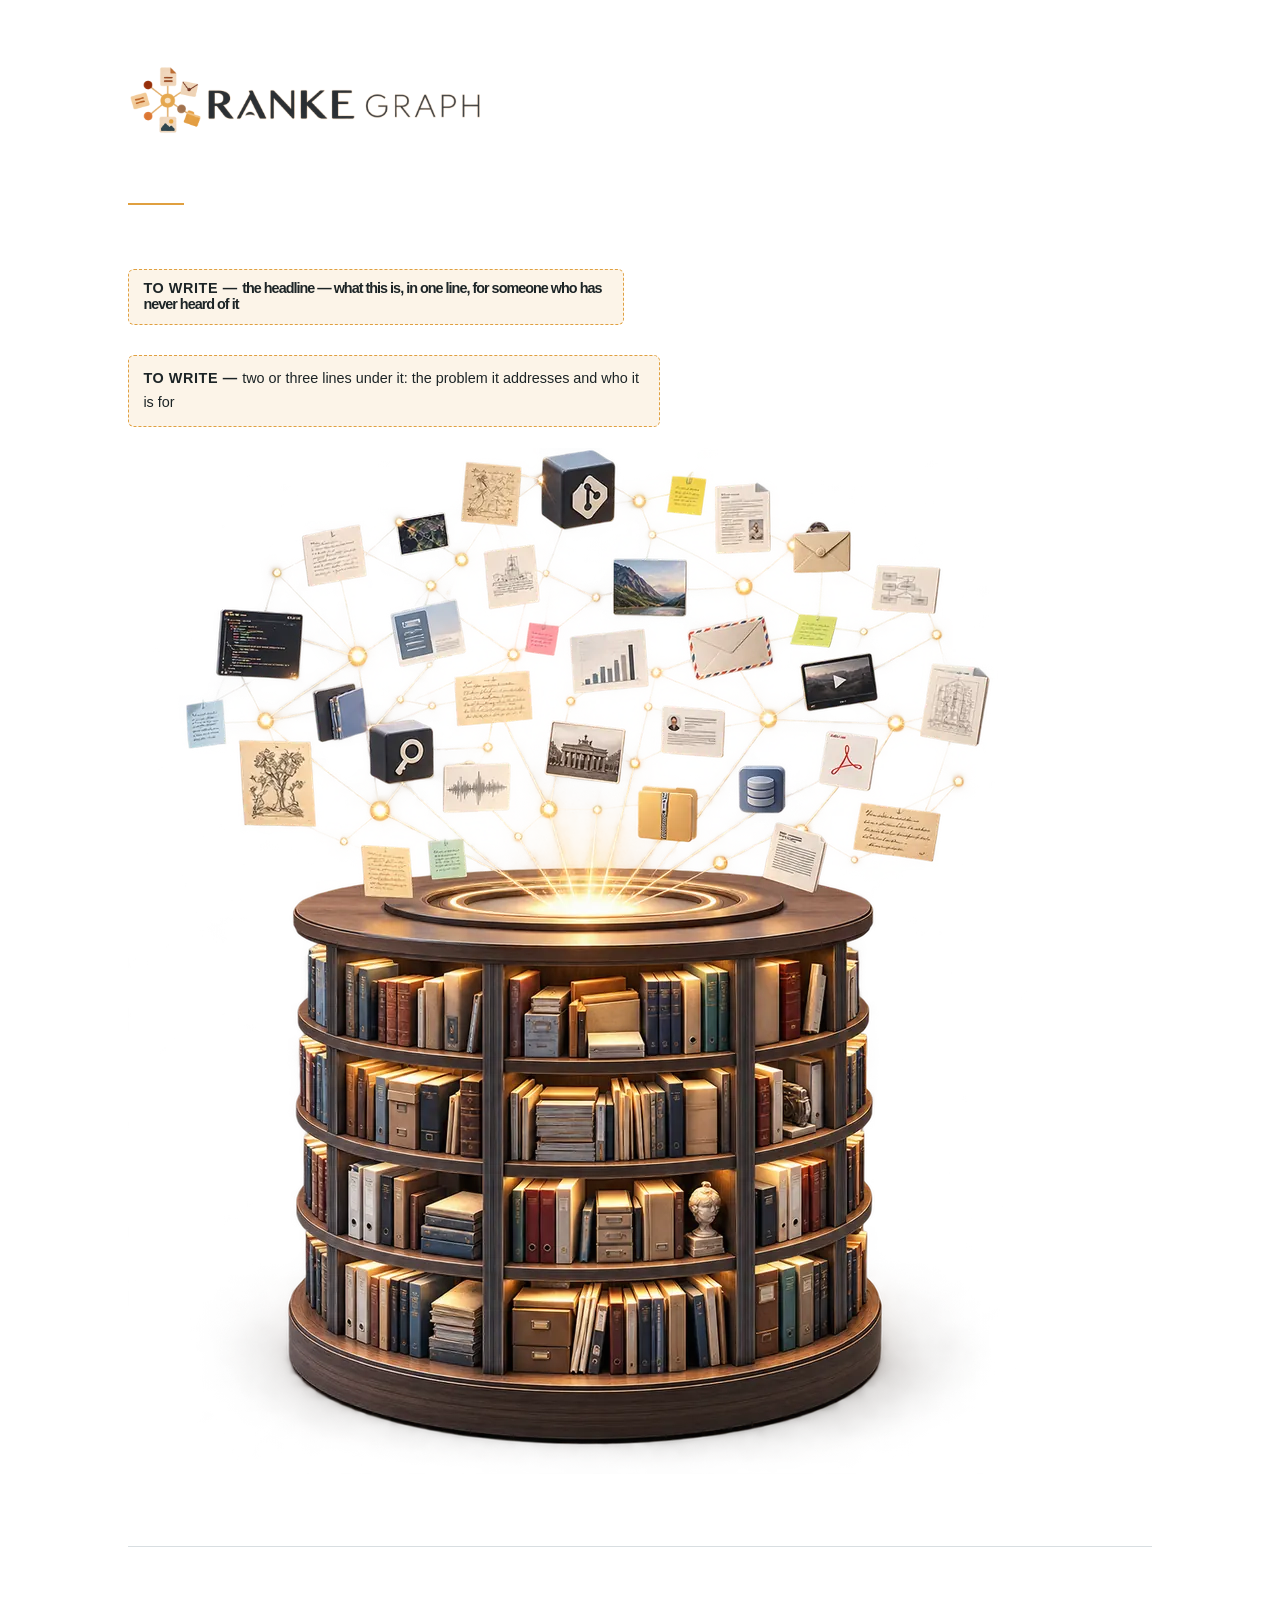
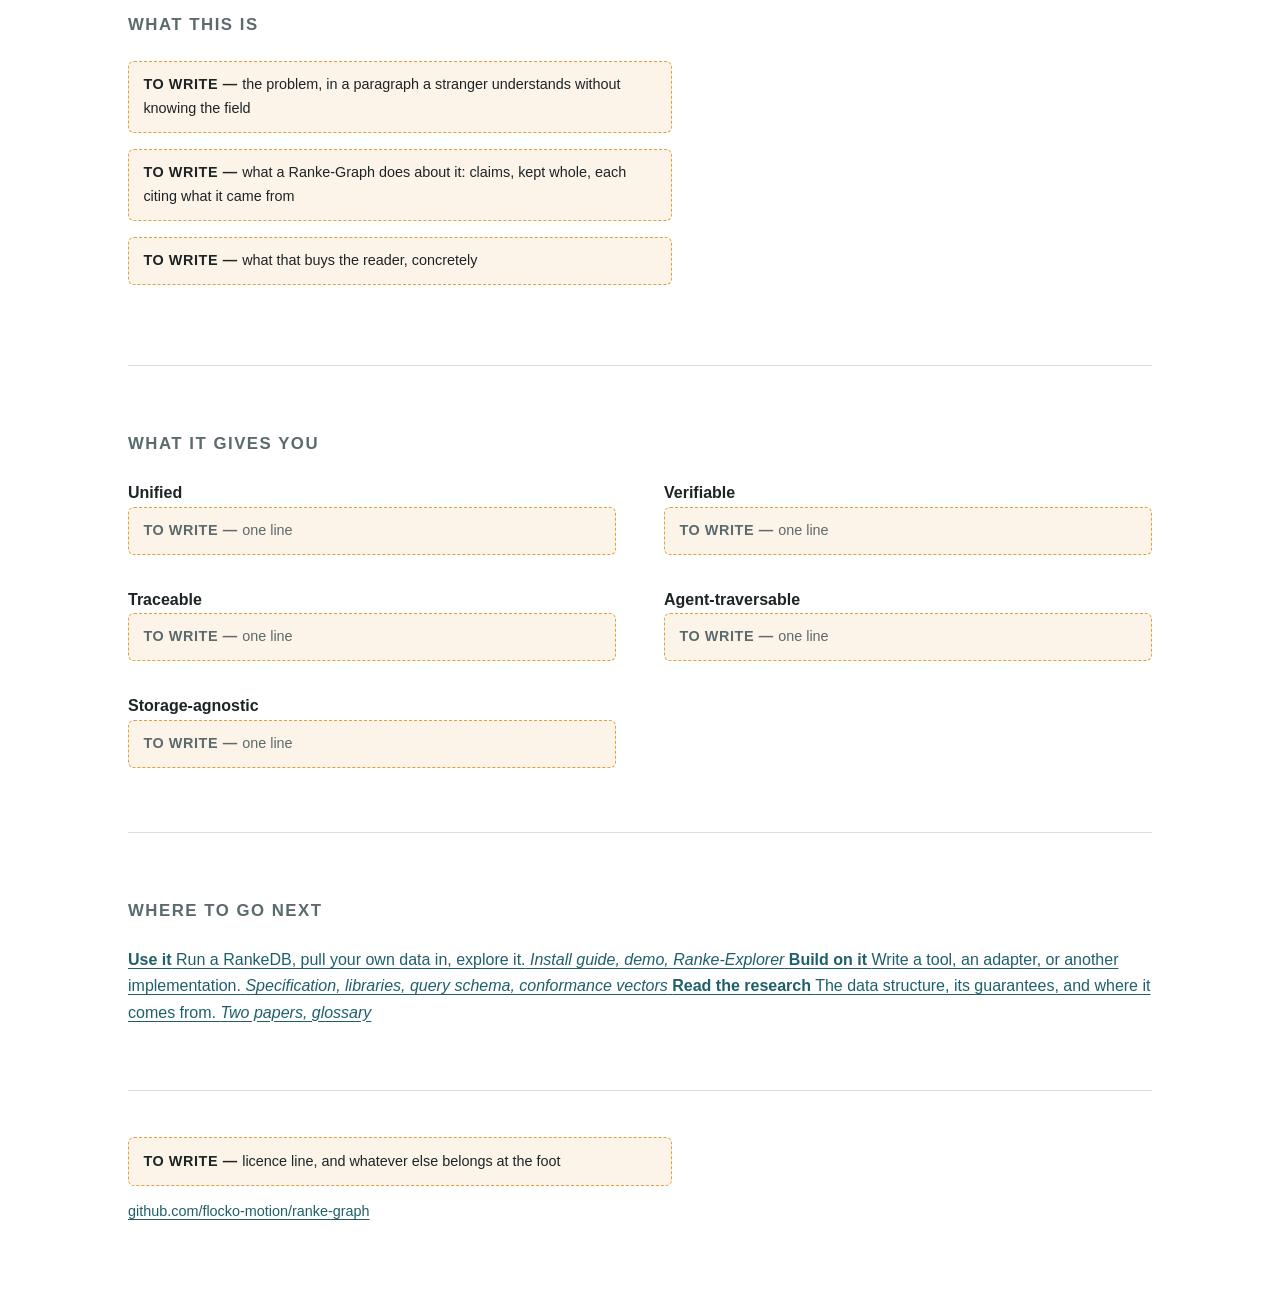
==== website/index.html @ 94971b8c "doc: drafting website" ====
<!doctype html>
<html lang="en">
<head>
<meta charset="utf-8">
<meta name="viewport" content="width=device-width, initial-scale=1">
<title>Ranke-Graph</title>
<meta name="description" content="TO WRITE — one sentence, used by search engines and link previews.">
<link rel="stylesheet" href="style.css">
</head>
<body>
<div class="page">

<header>
	<img class="wordmark" src="../assets/logo.png" alt="Ranke-Graph">
</header>

<main>

<section class="hero">
	<div>
		<h1><span class="todo">the headline — what this is, in one line, for someone who has never heard of it</span></h1>
		<p class="lead"><span class="todo">two or three lines under it: the problem it addresses and who it is for</span></p>
	</div>
	<img class="illustration" src="../assets/hero.webp" width="900" height="1026" alt="">
</section>

<section>
	<h2>What this is</h2>
	<p><span class="todo">the problem, in a paragraph a stranger understands without knowing the field</span></p>
	<p><span class="todo">what a Ranke-Graph does about it: claims, kept whole, each citing what it came from</span></p>
	<p><span class="todo">what that buys the reader, concretely</span></p>
</section>

<section>
	<h2>What it gives you</h2>
	<ul class="props">
		<li><b>Unified</b> <span class="todo">one line</span></li>
		<li><b>Verifiable</b> <span class="todo">one line</span></li>
		<li><b>Traceable</b> <span class="todo">one line</span></li>
		<li><b>Agent-traversable</b> <span class="todo">one line</span></li>
		<li><b>Storage-agnostic</b> <span class="todo">one line</span></li>
	</ul>
</section>

<section>
	<h2>Where to go next</h2>
	<div class="paths">
		<a class="path" href="use.html">
			<b>Use it</b>
			<span>Run a RankeDB, pull your own data in, explore it.</span>
			<em>Install guide, demo, Ranke-Explorer</em>
		</a>
		<a class="path" href="build.html">
			<b>Build on it</b>
			<span>Write a tool, an adapter, or another implementation.</span>
			<em>Specification, libraries, query schema, conformance vectors</em>
		</a>
		<a class="path" href="papers.html">
			<b>Read the research</b>
			<span>The data structure, its guarantees, and where it comes from.</span>
			<em>Two papers, glossary</em>
		</a>
	</div>
</section>

</main>

<footer>
	<p><span class="todo">licence line, and whatever else belongs at the foot</span></p>
	<p><a href="https://github.com/flocko-motion/ranke-graph">github.com/flocko-motion/ranke-graph</a></p>
</footer>

</div>
</body>
</html>
---- website/style.css ----
/* Ranke-Graph — landing page.
   No framework, no build, no JavaScript.

   A modern surface with archival warmth in the accents: the ground is
   near-white and the hairlines are cool grey, while the amber and teal
   sampled from the logo appear only where the eye lands. */

:root {
	/* sampled from the logo */
	--ink:        #203030;
	--amber:      #e0a040;
	--terracotta: #b5462a;
	--teal:       #2d5c66;

	color-scheme: light;   /* the page is light, not light-by-default */

	--bg:      #ffffff;
	--surface: #fbfcfc;
	--text:    #1c2426;
	--muted:   #5b6a6c;
	--rule:    #d8dee1;
	--accent:  #1f5f6b;   /* the logo's teal, deepened to carry links */

	--measure: 34rem;      /* comfortable reading width */
	--page:    64rem;      /* outer container */
	--gap:     clamp(2rem, 5vw, 4rem);
}

/* The page is light for every reader: the logo is drawn for a bright ground,
   and the palette is built around it. A dark variant would mean a second set
   of tokens here and a logo that reads on both. */


*, *::before, *::after { box-sizing: border-box; }

html { scroll-behavior: smooth; }

body {
	margin: 0;
	padding: 0 clamp(1rem, 4vw, 2.5rem);
	background: var(--bg);
	color: var(--text);
	font: 16px/1.65 -apple-system, BlinkMacSystemFont, "Segoe UI", Roboto,
	      "Helvetica Neue", Arial, sans-serif;
	-webkit-font-smoothing: antialiased;
}

.page { max-width: var(--page); margin: 0 auto; }

/* ── header ─────────────────────────────────────────────────────────── */

header { padding: var(--gap) 0 0; }
header img { width: min(22rem, 70%); height: auto; display: block; }

/* One warm line on a cool page: the whole archival note, stated once. */
header::after {
	content: "";
	display: block;
	width: 3.5rem;
	height: 2px;
	background: var(--amber);
	margin-top: var(--gap);
}

/* ── typography ─────────────────────────────────────────────────────── */

h1 {
	font-size: clamp(2rem, 5vw, 3.1rem);
	line-height: 1.1;
	letter-spacing: -0.02em;
	margin: 0 0 0.6em;
	max-width: 18ch;
}

h2 {
	font-size: 1.05rem;
	letter-spacing: 0.09em;
	text-transform: uppercase;
	color: var(--muted);
	font-weight: 600;
	margin: 0 0 1.4rem;
}

h3 { font-size: 1.15rem; margin: 0 0 0.35rem; }

p { max-width: var(--measure); }

.lead { font-size: clamp(1.05rem, 2vw, 1.3rem); color: var(--muted); max-width: 46ch; }

a { color: var(--accent); text-underline-offset: 0.18em; }
a:hover { text-decoration-thickness: 2px; }

section { padding: var(--gap) 0; border-top: 1px solid var(--rule); }
section:first-of-type { border-top: 0; }

/* ── the property list ──────────────────────────────────────────────── */

.props { list-style: none; padding: 0; margin: 0; display: grid; gap: 1.6rem; }
@media (min-width: 44rem) { .props { grid-template-columns: 1fr 1fr; gap: 2rem 3rem; } }

.props b { display: block; color: var(--text); }
.props span { color: var(--muted); }

/* ── cards ──────────────────────────────────────────────────────────── */

.cards { display: grid; gap: 1.25rem; }
@media (min-width: 44rem) { .cards { grid-template-columns: 1fr 1fr; } }

.card {
	background: var(--surface);
	border: 1px solid var(--rule);
	border-radius: 10px;
	padding: 1.4rem 1.5rem;
}
.card p { margin: 0.4rem 0 0.9rem; color: var(--muted); font-size: 0.95rem; }
.card .meta { font-size: 0.8rem; letter-spacing: 0.06em; text-transform: uppercase; color: var(--muted); }

/* ── plain link lists ───────────────────────────────────────────────── */

.rows { display: grid; gap: 0.9rem; margin: 0; padding: 0; }
.rows > div { display: grid; gap: 0.15rem; }
.rows .what { color: var(--muted); font-size: 0.95rem; max-width: var(--measure); }

/* ── footer ─────────────────────────────────────────────────────────── */

footer {
	border-top: 1px solid var(--rule);
	padding: 2rem 0 4rem;
	color: var(--muted);
	font-size: 0.9rem;
}

/* ── scaffolding: anything unwritten shouts ─────────────────────────── */

.todo {
	display: block;
	border: 1px dashed var(--amber);
	background: color-mix(in srgb, var(--amber) 12%, transparent);
	color: var(--text);
	padding: 0.7rem 0.9rem;
	border-radius: 6px;
	font-size: 0.9rem;
	max-width: var(--measure);
}
.todo::before { content: "TO WRITE — "; font-weight: 700; letter-spacing: 0.04em; }
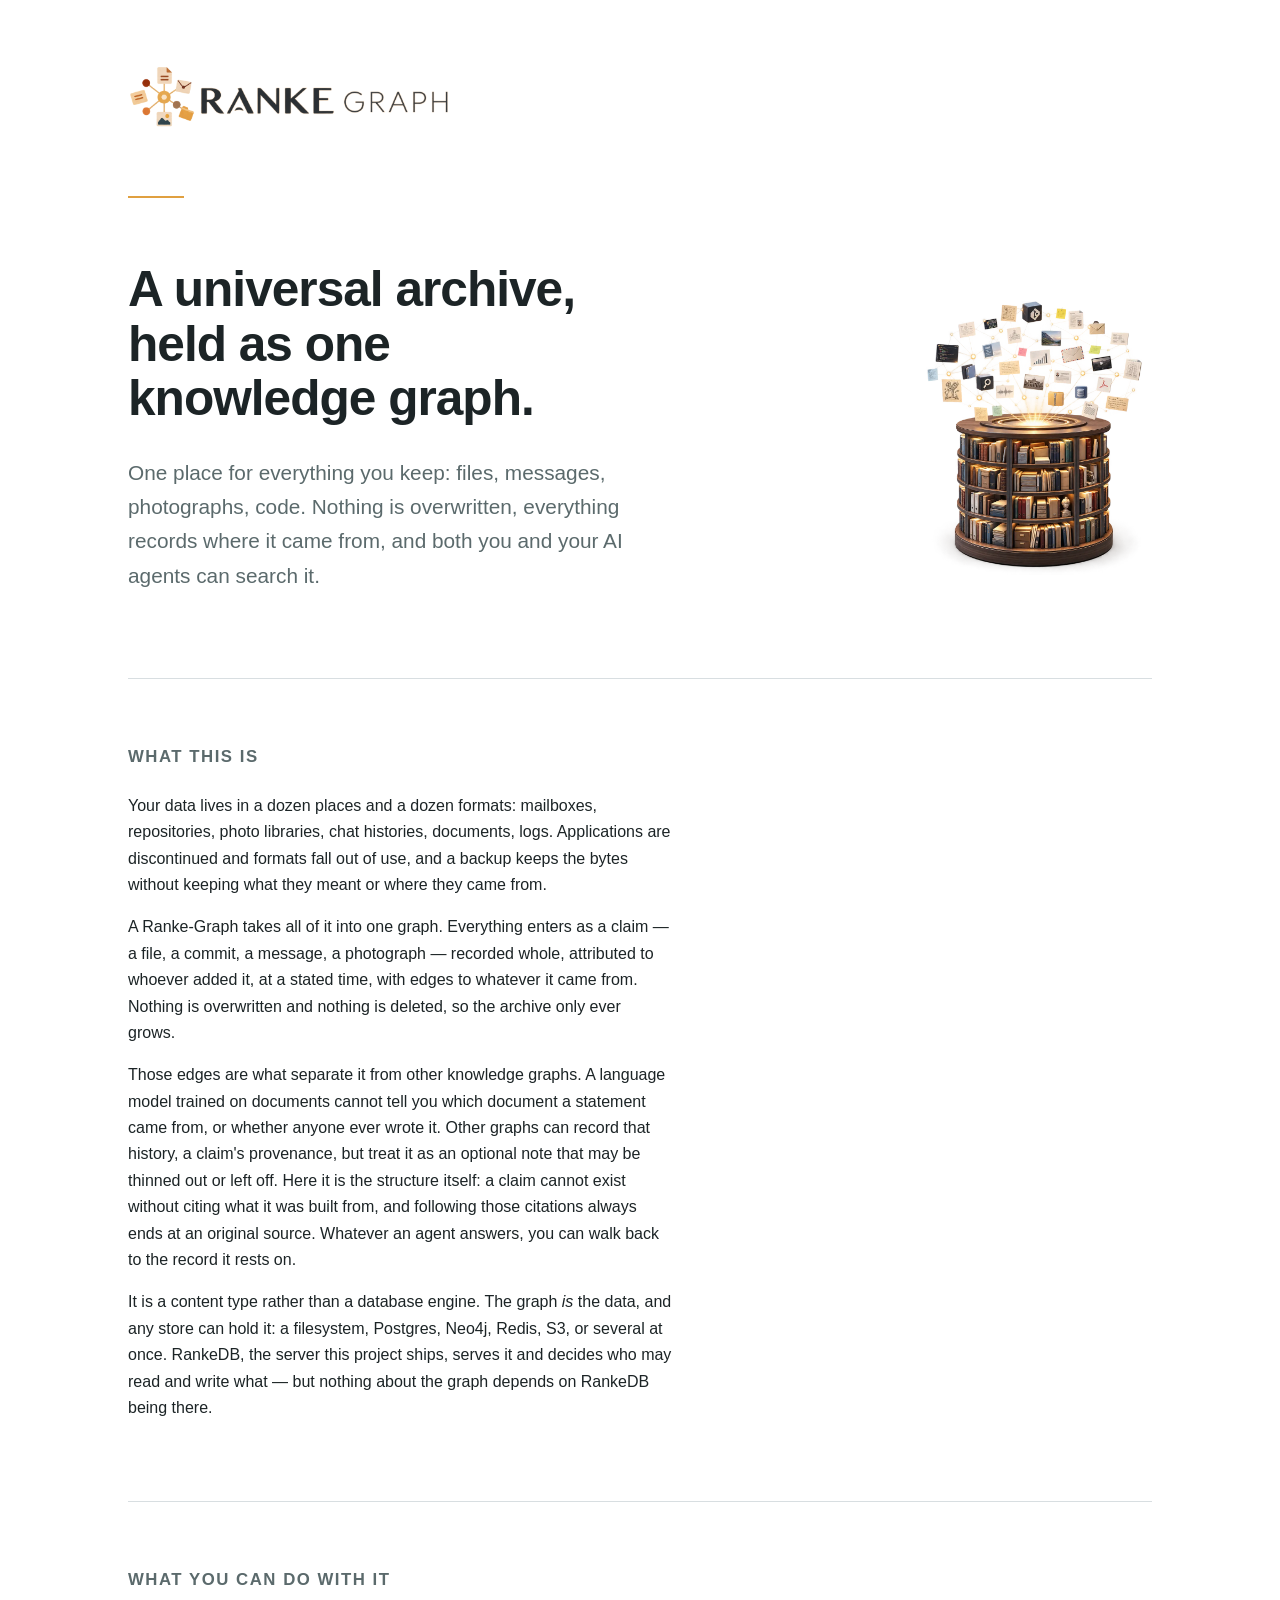
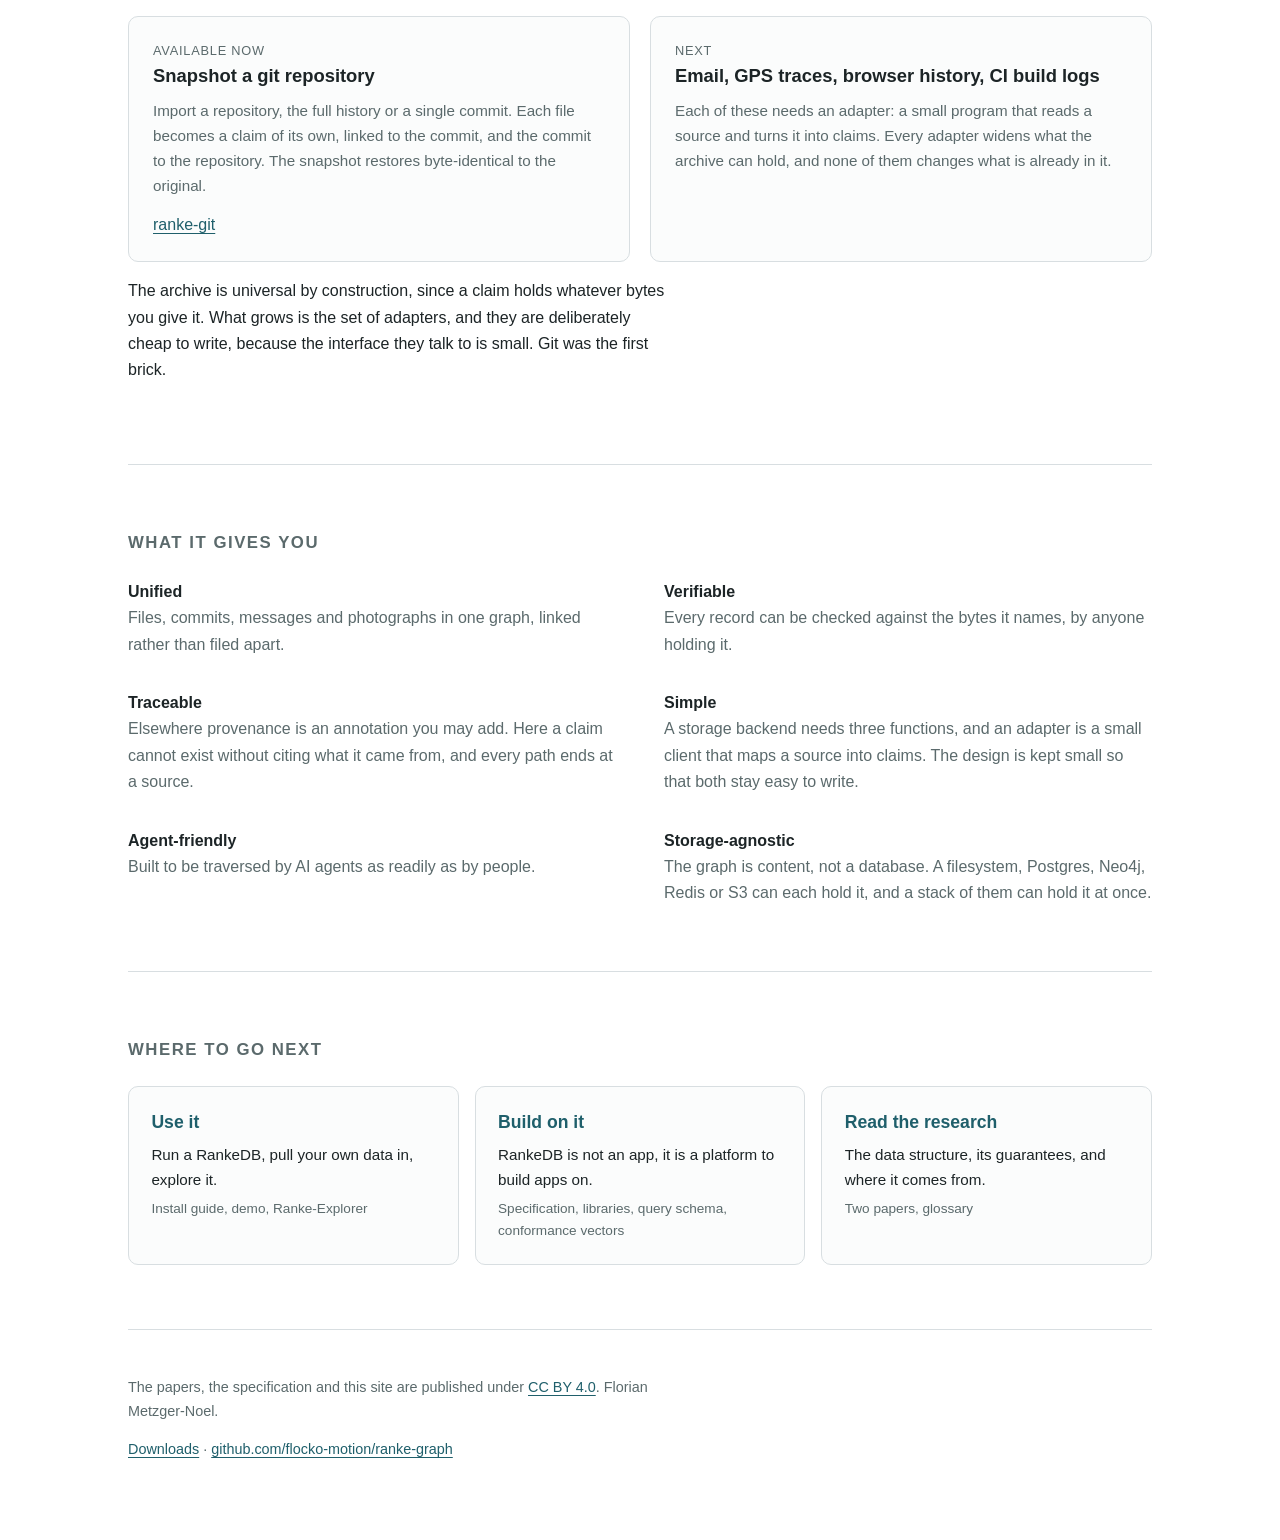
==== commit 47c82b60: "feat: improved website" ====
--- a/website/index.html
+++ b/website/index.html
@@ -4,41 +4,65 @@
 <meta charset="utf-8">
 <meta name="viewport" content="width=device-width, initial-scale=1">
 <title>Ranke-Graph</title>
-<meta name="description" content="TO WRITE — one sentence, used by search engines and link previews.">
+<meta name="description" content="A universal archive held as one knowledge graph: every claim traceable to its source, verifiable by anyone, and open to AI agents.">
+<link rel="icon" href="assets/favicon-32.png" sizes="32x32">
+<link rel="icon" href="assets/favicon-16.png" sizes="16x16">
+<link rel="apple-touch-icon" href="assets/apple-touch-icon.png">
+<link rel="canonical" href="https://rankegraph.org/">
 <link rel="stylesheet" href="style.css">
 </head>
 <body>
 <div class="page">
 
 <header>
-	<img class="wordmark" src="../assets/logo.png" alt="Ranke-Graph">
+	<img class="wordmark" src="assets/logo.png" alt="Ranke-Graph">
 </header>
 
 <main>
 
 <section class="hero">
 	<div>
-		<h1><span class="todo">the headline — what this is, in one line, for someone who has never heard of it</span></h1>
-		<p class="lead"><span class="todo">two or three lines under it: the problem it addresses and who it is for</span></p>
+		<h1>A universal archive, held as one knowledge graph.</h1>
+		<p class="lead">One place for everything you keep: files, messages, photographs, code. Nothing is overwritten, everything records where it came from, and both you and your AI agents can search it.</p>
 	</div>
-	<img class="illustration" src="../assets/hero.webp" width="900" height="1026" alt="">
+	<img class="illustration" src="assets/hero.webp" width="900" height="1026" alt="">
 </section>
 
 <section>
 	<h2>What this is</h2>
-	<p><span class="todo">the problem, in a paragraph a stranger understands without knowing the field</span></p>
-	<p><span class="todo">what a Ranke-Graph does about it: claims, kept whole, each citing what it came from</span></p>
-	<p><span class="todo">what that buys the reader, concretely</span></p>
+	<p>Your data lives in a dozen places and a dozen formats: mailboxes, repositories, photo libraries, chat histories, documents, logs. Applications are discontinued and formats fall out of use, and a backup keeps the bytes without keeping what they meant or where they came from.</p>
+	<p>A Ranke-Graph takes all of it into one graph. Everything enters as a claim — a file, a commit, a message, a photograph — recorded whole, attributed to whoever added it, at a stated time, with edges to whatever it came from. Nothing is overwritten and nothing is deleted, so the archive only ever grows.</p>
+	<p>Those edges are what separate it from other knowledge graphs. A language model trained on documents cannot tell you which document a statement came from, or whether anyone ever wrote it. Other graphs can record that history, a claim's provenance, but treat it as an optional note that may be thinned out or left off. Here it is the structure itself: a claim cannot exist without citing what it was built from, and following those citations always ends at an original source. Whatever an agent answers, you can walk back to the record it rests on.</p>
+	<p>It is a content type rather than a database engine. The graph <em>is</em> the data, and any store can hold it: a filesystem, Postgres, Neo4j, Redis, S3, or several at once. RankeDB, the server this project ships, serves it and decides who may read and write what — but nothing about the graph depends on RankeDB being there.</p>
+</section>
+
+<section>
+	<h2>What you can do with it</h2>
+	<div class="cards">
+		<article class="card">
+			<div class="meta">Available now</div>
+			<h3>Snapshot a git repository</h3>
+			<p>Import a repository, the full history or a single commit. Each file becomes a claim of its own, linked to the commit, and the commit to the repository. The snapshot restores byte-identical to the original.</p>
+			<a href="https://github.com/flocko-motion/ranke-tools/releases/latest">ranke-git</a>
+		</article>
+		<article class="card">
+			<div class="meta">Next</div>
+			<h3>Email, GPS traces, browser history, CI build logs</h3>
+			<p>Each of these needs an adapter: a small program that reads a source and turns it into claims. Every adapter widens what the archive can hold, and none of them changes what is already in it.</p>
+		</article>
+	</div>
+	<p>The archive is universal by construction, since a claim holds whatever bytes you give it. What grows is the set of adapters, and they are deliberately cheap to write, because the interface they talk to is small. Git was the first brick.</p>
 </section>
 
 <section>
 	<h2>What it gives you</h2>
 	<ul class="props">
-		<li><b>Unified</b> <span class="todo">one line</span></li>
-		<li><b>Verifiable</b> <span class="todo">one line</span></li>
-		<li><b>Traceable</b> <span class="todo">one line</span></li>
-		<li><b>Agent-traversable</b> <span class="todo">one line</span></li>
-		<li><b>Storage-agnostic</b> <span class="todo">one line</span></li>
+		<li><b>Unified</b> <span>Files, commits, messages and photographs in one graph, linked rather than filed apart.</span></li>
+		<li><b>Verifiable</b> <span>Every record can be checked against the bytes it names, by anyone holding it.</span></li>
+		<li><b>Traceable</b> <span>Elsewhere provenance is an annotation you may add. Here a claim cannot exist without citing what it came from, and every path ends at a source.</span></li>
+		<li><b>Simple</b> <span>A storage backend needs three functions, and an adapter is a small client that maps a source into claims. The design is kept small so that both stay easy to write.</span></li>
+		<li><b>Agent-friendly</b> <span>Built to be traversed by AI agents as readily as by people.</span></li>
+		<li><b>Storage-agnostic</b> <span>The graph is content, not a database. A filesystem, Postgres, Neo4j, Redis or S3 can each hold it, and a stack of them can hold it at once.</span></li>
 	</ul>
 </section>
 
@@ -52,7 +76,7 @@
 		</a>
 		<a class="path" href="build.html">
 			<b>Build on it</b>
-			<span>Write a tool, an adapter, or another implementation.</span>
+			<span>RankeDB is not an app, it is a platform to build apps on.</span>
 			<em>Specification, libraries, query schema, conformance vectors</em>
 		</a>
 		<a class="path" href="papers.html">
@@ -66,8 +90,8 @@
 </main>
 
 <footer>
-	<p><span class="todo">licence line, and whatever else belongs at the foot</span></p>
-	<p><a href="https://github.com/flocko-motion/ranke-graph">github.com/flocko-motion/ranke-graph</a></p>
+	<p>The papers, the specification and this site are published under <a href="https://creativecommons.org/licenses/by/4.0/">CC&nbsp;BY&nbsp;4.0</a>. Florian Metzger-Noel.</p>
+	<p><a href="downloads.html">Downloads</a> &middot; <a href="https://github.com/flocko-motion/ranke-graph">github.com/flocko-motion/ranke-graph</a></p>
 </footer>
 
 </div>
--- a/website/style.css
+++ b/website/style.css
@@ -50,7 +50,12 @@
 /* ── header ─────────────────────────────────────────────────────────── */
 
 header { padding: var(--gap) 0 0; }
-header img { width: min(22rem, 70%); height: auto; display: block; }
+.wordmark { width: min(20rem, 62%); height: auto; display: block; }
+
+/* Subpages carry a smaller mark that doubles as the way home. */
+header.slim { padding-bottom: 0; }
+header.slim .wordmark { width: min(13rem, 45%); }
+header.slim::after { display: none; }
 
 /* One warm line on a cool page: the whole archival note, stated once. */
 header::after {
@@ -92,6 +97,52 @@
 
 section { padding: var(--gap) 0; border-top: 1px solid var(--rule); }
 section:first-of-type { border-top: 0; }
+
+/* ── hero ───────────────────────────────────────────────────────────── */
+
+.hero { display: grid; gap: var(--gap); align-items: center; }
+
+@media (min-width: 52rem) {
+	.hero { grid-template-columns: 1fr auto; }
+}
+
+/* An illustration, not a wallpaper: it sits beside the words, never over them. */
+.illustration {
+	width: clamp(9rem, 22vw, 15rem);
+	height: auto;
+	justify-self: center;
+}
+
+/* ── the signpost ───────────────────────────────────────────────────── */
+
+.paths { display: grid; gap: 1rem; }
+@media (min-width: 52rem) { .paths { grid-template-columns: repeat(3, 1fr); } }
+
+.path {
+	display: grid;
+	gap: 0.35rem;
+	align-content: start;
+	padding: 1.3rem 1.4rem;
+	border: 1px solid var(--rule);
+	border-radius: 10px;
+	background: var(--surface);
+	text-decoration: none;
+	color: inherit;
+}
+.path:hover { border-color: var(--accent); }
+.path b { font-size: 1.1rem; color: var(--accent); }
+.path span { color: var(--text); font-size: 0.95rem; }
+.path em { color: var(--muted); font-size: 0.85rem; font-style: normal; }
+
+/* ── subsection heading inside a section ────────────────────────────── */
+
+h3.sub {
+	font-size: 0.95rem;
+	letter-spacing: 0.06em;
+	text-transform: uppercase;
+	color: var(--muted);
+	margin: 2rem 0 1rem;
+}
 
 /* ── the property list ──────────────────────────────────────────────── */
 
